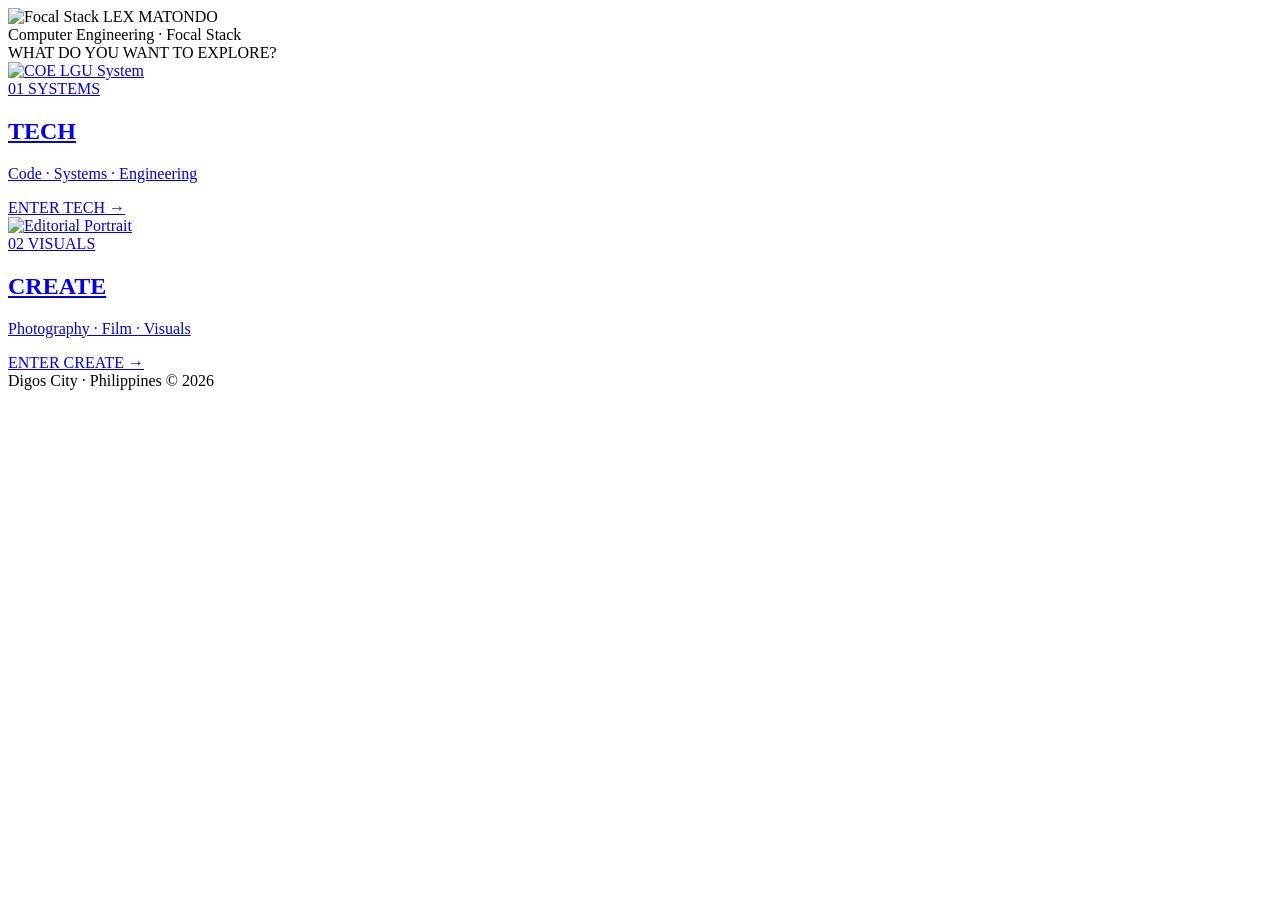
==== index.html @ d476a653 "Add Open Graph and canonical tags to landing page Co-Authored-By: Claude Opus 5.5 <noreply@anthropic" ====
<!doctype html>
<html lang="en">

<head>
  <meta charset="utf-8">
  <meta name="viewport" content="width=device-width, initial-scale=1">
  <title>Lex Matondo · Personal Portfolio</title>
  <meta name="description"
    content="Personal portfolio of Lex Matondo - Computer Engineering student, developer, and photographer.">
  <link rel="icon" type="image/png" href="assets/img/focal-stack-logo.png">
  <link rel="canonical" href="https://lex-portfolio-swart.vercel.app/">
  <meta property="og:type" content="website">
  <meta property="og:site_name" content="Lex Matondo">
  <meta property="og:title" content="Lex Matondo · Personal Portfolio">
  <meta property="og:description" content="Computer Engineering student, developer, and photographer. Choose Tech or Create.">
  <meta property="og:url" content="https://lex-portfolio-swart.vercel.app/">
  <meta property="og:image" content="https://lex-portfolio-swart.vercel.app/assets/photos/profile/bnw-web.jpg">
  <meta name="twitter:card" content="summary_large_image">
  <link rel="preconnect" href="https://fonts.googleapis.com">
  <link rel="preconnect" href="https://fonts.gstatic.com" crossorigin>
  <link href="https://fonts.googleapis.com/css2?family=Inter:wght@400;500;600;700&display=swap" rel="stylesheet">
  <link rel="stylesheet" href="styles.css">
  <link rel="stylesheet" href="chatbot.css">
  <script>
    try {
      if (sessionStorage.getItem('landing-entrance')) {
        document.documentElement.classList.add('has-landing-entrance');
      }
    } catch (_) { }
  </script>
</head>

<body class="landing-body">

  <div class="landing-container">

    <!-- Header -->
    <header class="landing-header">
      <div class="brand-with-logo">
        <img src="assets/img/focal-stack-logo.png" alt="Focal Stack" class="brand-logo-img">
        <span class="header-name">LEX MATONDO</span>
      </div>
      <span class="header-desc">Computer Engineering · Focal Stack</span>
    </header>

    <!-- Center Selection Prompt -->
    <div class="prompt-bar" aria-hidden="true">
      <span class="prompt-text">WHAT DO YOU WANT TO EXPLORE?</span>
    </div>

    <!-- Main 50/50 Split -->
    <main class="landing-split" id="split-hero" role="region" aria-label="Discipline Selection">

      <!-- LEFT: TECH -->
      <a class="split-side side-tech" id="side-tech" href="portfolio.html?mode=code"
        aria-label="Explore Tech - Code, Systems, Engineering">
        <div class="side-media tech-media" aria-hidden="true">
          <img src="assets/projects/coelgu-system.png" alt="COE LGU System" loading="eager" decoding="async">
        </div>
        <div class="side-content">
          <div class="side-head">
            <span class="side-number">01</span>
            <span class="side-tag">SYSTEMS</span>
          </div>
          <h2 class="side-title">TECH</h2>
          <p class="side-sub">Code · Systems · Engineering</p>
          <div class="side-enter" aria-hidden="true">
            <span class="enter-label">ENTER TECH</span>
            <span class="enter-arrow">→</span>
          </div>
        </div>
      </a>

      <!-- VERTICAL DIVIDER -->
      <div class="split-divider" aria-hidden="true"></div>

      <!-- RIGHT: CREATE -->
      <a class="split-side side-create" id="side-create" href="portfolio.html?mode=create"
        aria-label="Explore Create - Photography, Film, Visuals">
        <div class="side-media create-media" aria-hidden="true">
          <img src="assets/photos/full/portraits-2.jpg" alt="Editorial Portrait" loading="eager" decoding="async">
        </div>
        <div class="side-content">
          <div class="side-head">
            <span class="side-number">02</span>
            <span class="side-tag">VISUALS</span>
          </div>
          <h2 class="side-title">CREATE</h2>
          <p class="side-sub">Photography · Film · Visuals</p>
          <div class="side-enter" aria-hidden="true">
            <span class="enter-label">ENTER CREATE</span>
            <span class="enter-arrow">→</span>
          </div>
        </div>
      </a>

    </main>

    <!-- Footer -->
    <footer class="landing-footer">
      <span class="footer-location">Digos City · Philippines</span>
      <span class="footer-copyright">© 2026</span>
    </footer>

    <!-- Shutter Transition Blade -->
    <div class="landing-shutter-layer" id="landing-shutter" aria-hidden="true"></div>

  </div>

  <script src="script.js" defer></script>
  <script src="chatbot.js" defer></script>
</body>

</html>
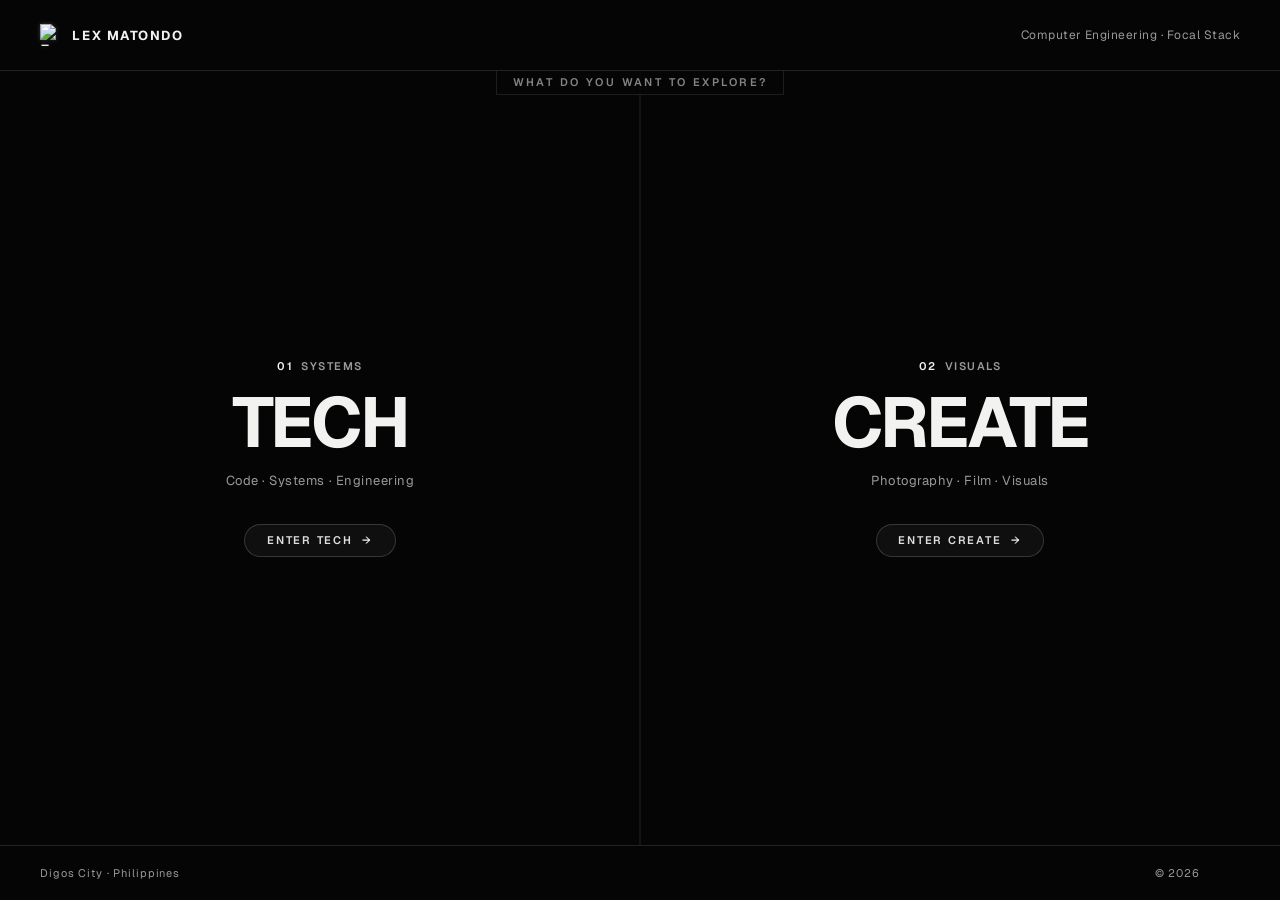
==== commit 6c9f4162: "Apply Severus design pass: Geist type, warm grey ladder, de-boxed case study, 3-column photo grid Ge" ====
--- a/index.html
+++ b/index.html
@@ -18,7 +18,7 @@
   <meta name="twitter:card" content="summary_large_image">
   <link rel="preconnect" href="https://fonts.googleapis.com">
   <link rel="preconnect" href="https://fonts.gstatic.com" crossorigin>
-  <link href="https://fonts.googleapis.com/css2?family=Inter:wght@400;500;600;700&display=swap" rel="stylesheet">
+  <link href="https://fonts.googleapis.com/css2?family=Geist:wght@400;500;600;700&display=swap" rel="stylesheet">
   <link rel="stylesheet" href="styles.css">
   <link rel="stylesheet" href="chatbot.css">
   <script>
--- a/styles.css
+++ b/styles.css
@@ -0,0 +1,548 @@
+/* ---------------------------------------------------------------------------
+   Lex Matondo · Minimal Editorial Landing Page
+   Monochrome hero entry with camera aperture motif & clean typography
+--------------------------------------------------------------------------- */
+
+:root {
+  --bg-primary: #050505;
+  --bg-secondary: #111111;
+  --text-primary: #f2f2f0;
+  --text-muted: #999999;
+  --border-subtle: rgba(242, 242, 240, 0.12);
+
+  --font-main: "Geist", -apple-system, BlinkMacSystemFont, "Segoe UI", Roboto, sans-serif;
+  --ease-out-quint: cubic-bezier(0.22, 1, 0.36, 1);
+  --ease-smooth: cubic-bezier(0.16, 1, 0.3, 1);
+}
+
+*, *::before, *::after {
+  box-sizing: border-box;
+  margin: 0;
+  padding: 0;
+}
+
+html, body {
+  height: 100%;
+  width: 100%;
+}
+
+body.landing-body {
+  background: var(--bg-primary);
+  color: var(--text-primary);
+  font-family: var(--font-main);
+  overflow: hidden;
+  -webkit-font-smoothing: antialiased;
+  -moz-osx-font-smoothing: grayscale;
+}
+
+::selection {
+  background: #ffffff;
+  color: #000000;
+}
+
+a {
+  color: inherit;
+  text-decoration: none;
+}
+
+/* ---------------------------------------------------------------------------
+   FULL VIEWPORT CONTAINER
+--------------------------------------------------------------------------- */
+.landing-container {
+  display: flex;
+  flex-direction: column;
+  height: 100dvh;
+  width: 100vw;
+  position: relative;
+  overflow: hidden;
+}
+
+/* ---------------------------------------------------------------------------
+   HEADER
+--------------------------------------------------------------------------- */
+.landing-header {
+  display: flex;
+  justify-content: space-between;
+  align-items: center;
+  padding: 1.5rem 2.5rem;
+  border-bottom: 1px solid var(--border-subtle);
+  z-index: 20;
+  background: var(--bg-primary);
+}
+
+.brand-with-logo {
+  display: flex;
+  align-items: center;
+  gap: 0.65rem;
+}
+
+.brand-logo-img {
+  width: 22px;
+  height: 22px;
+  object-fit: contain;
+  filter: drop-shadow(0 0 2px rgba(255, 255, 255, 0.2));
+  transition: transform 0.25s ease, filter 0.25s ease;
+}
+
+.brand-with-logo:hover .brand-logo-img {
+  transform: scale(1.1);
+  filter: drop-shadow(0 0 8px rgba(255, 255, 255, 0.45));
+}
+
+.header-name {
+  font-size: 13px;
+  font-weight: 700;
+  letter-spacing: 0.12em;
+  text-transform: uppercase;
+  color: var(--text-primary);
+}
+
+.header-desc {
+  font-size: 12px;
+  font-weight: 400;
+  letter-spacing: 0.04em;
+  color: var(--text-muted);
+}
+
+/* ---------------------------------------------------------------------------
+   CENTER PROMPT BAR
+--------------------------------------------------------------------------- */
+.prompt-bar {
+  position: absolute;
+  top: 4.25rem;
+  left: 0;
+  right: 0;
+  display: flex;
+  justify-content: center;
+  pointer-events: none;
+  z-index: 15;
+  opacity: 0.85;
+}
+
+.prompt-text {
+  font-size: 11px;
+  font-weight: 600;
+  letter-spacing: 0.22em;
+  text-transform: uppercase;
+  color: var(--text-muted);
+  background: var(--bg-primary);
+  padding: 0.35rem 1rem;
+  border: 1px solid var(--border-subtle);
+}
+
+/* ---------------------------------------------------------------------------
+   50/50 SPLIT HERO
+--------------------------------------------------------------------------- */
+.landing-split {
+  flex: 1;
+  display: flex;
+  position: relative;
+  overflow: hidden;
+  width: 100%;
+}
+
+.split-side {
+  flex: 1 1 50%;
+  position: relative;
+  display: flex;
+  flex-direction: column;
+  justify-content: center;
+  align-items: center;
+  text-align: center;
+  padding: 2.5rem;
+  cursor: pointer;
+  background: var(--bg-primary);
+  transition: flex-basis 550ms var(--ease-smooth), opacity 400ms ease;
+  overflow: hidden;
+  outline: none;
+}
+
+.split-side:focus-visible {
+  box-shadow: inset 0 0 0 2px var(--text-primary);
+}
+
+/* 65% / 35% Desktop Hover Expansion */
+@media (hover: hover) {
+  .landing-split.hover-tech .side-tech {
+    flex-basis: 65%;
+    background: var(--bg-secondary);
+  }
+  .landing-split.hover-tech .side-create {
+    flex-basis: 35%;
+    opacity: 0.45;
+  }
+
+  .landing-split.hover-create .side-create {
+    flex-basis: 65%;
+    background: var(--bg-secondary);
+  }
+  .landing-split.hover-create .side-tech {
+    flex-basis: 35%;
+    opacity: 0.45;
+  }
+}
+
+/* ---------------------------------------------------------------------------
+   CINEMATIC EXIT & SHUTTER TRANSITION TO PORTFOLIO
+--------------------------------------------------------------------------- */
+.landing-container {
+  transition: opacity 300ms ease;
+}
+
+.landing-container.is-exiting .landing-header {
+  opacity: 0;
+  transform: translateY(-8px);
+  transition: opacity 280ms var(--ease-smooth), transform 280ms var(--ease-smooth);
+}
+
+.landing-container.is-exiting .prompt-bar {
+  opacity: 0;
+  transform: translateY(-6px);
+  transition: opacity 240ms var(--ease-smooth), transform 240ms var(--ease-smooth);
+}
+
+.landing-container.is-exiting .landing-footer {
+  opacity: 0;
+  transform: translateY(8px);
+  transition: opacity 280ms var(--ease-smooth), transform 280ms var(--ease-smooth);
+}
+
+/* Fullscreen Expansion Wipe on Click */
+.landing-split.expand-tech .side-tech {
+  flex-basis: 100% !important;
+  background: var(--bg-secondary) !important;
+  opacity: 1 !important;
+  z-index: 30;
+}
+.landing-split.expand-tech .side-tech .side-media {
+  opacity: 0.25 !important;
+}
+.landing-split.expand-tech .side-tech .side-media img {
+  transform: scale(1.02);
+}
+.landing-split.expand-tech .side-create {
+  flex-basis: 0% !important;
+  opacity: 0 !important;
+  padding: 0 !important;
+  transform: scale(0.96);
+  pointer-events: none;
+}
+
+.landing-split.expand-create .side-create {
+  flex-basis: 100% !important;
+  background: var(--bg-secondary) !important;
+  opacity: 1 !important;
+  z-index: 30;
+}
+.landing-split.expand-create .side-create .side-media {
+  opacity: 0.25 !important;
+}
+.landing-split.expand-create .side-create .side-media img {
+  transform: scale(1.02);
+}
+.landing-split.expand-create .side-tech {
+  flex-basis: 0% !important;
+  opacity: 0 !important;
+  padding: 0 !important;
+  transform: scale(0.96);
+  pointer-events: none;
+}
+
+/* Immediate Pre-paint coverage when arriving from portfolio */
+html.has-landing-entrance .landing-shutter-layer {
+  transform: scaleX(1) !important;
+  transition: none !important;
+}
+
+/* Full Viewport Directional Shutter Layer */
+.landing-shutter-layer {
+  position: fixed;
+  inset: 0;
+  background: #050505;
+  z-index: 90;
+  pointer-events: none;
+  transform: scaleX(0);
+  will-change: transform;
+  -webkit-backface-visibility: hidden;
+  backface-visibility: hidden;
+  transform-style: preserve-3d;
+  transition: transform 340ms var(--ease-smooth);
+}
+
+.landing-shutter-layer.shutter-from-left {
+  transform-origin: left center;
+  transform: scaleX(1);
+  box-shadow: 2px 0 0 rgba(255, 255, 255, 0.15);
+}
+
+.landing-shutter-layer.shutter-from-right {
+  transform-origin: right center;
+  transform: scaleX(1);
+  box-shadow: -2px 0 0 rgba(255, 255, 255, 0.15);
+}
+
+.landing-shutter-layer.shutter-to-left-out {
+  transform-origin: left center;
+  transform: scaleX(0);
+}
+
+.landing-shutter-layer.shutter-to-right-out {
+  transform-origin: right center;
+  transform: scaleX(0);
+}
+
+/* Vertical Line Divider */
+.split-divider {
+  position: absolute;
+  left: 50%;
+  top: 0;
+  bottom: 0;
+  width: 1px;
+  background: var(--border-subtle);
+  transform: translateX(-50%);
+  pointer-events: none;
+  z-index: 10;
+  transition: opacity 300ms ease;
+}
+
+.landing-split.hover-tech .split-divider,
+.landing-split.hover-create .split-divider,
+.landing-split.expand-tech .split-divider,
+.landing-split.expand-create .split-divider {
+  opacity: 0;
+}
+
+/* ---------------------------------------------------------------------------
+   REAL MEDIA REVEAL (SUBTLE GRAYSCALE HOVER BACKGROUND)
+--------------------------------------------------------------------------- */
+.side-media {
+  position: absolute;
+  inset: 0;
+  pointer-events: none;
+  overflow: hidden;
+  opacity: 0;
+  transition: opacity 600ms var(--ease-out-quint);
+  z-index: 1;
+}
+
+.side-media img {
+  width: 100%;
+  height: 100%;
+  object-fit: cover;
+  object-position: center;
+  filter: grayscale(100%) contrast(110%) brightness(0.4);
+  transform: scale(1.04);
+  transition: transform 800ms var(--ease-out-quint);
+}
+
+.landing-split.hover-tech .side-tech .side-media,
+.landing-split.hover-create .side-create .side-media {
+  opacity: 0.16;
+}
+
+.landing-split.hover-tech .side-tech .side-media img,
+.landing-split.hover-create .side-create .side-media img {
+  transform: scale(1);
+}
+
+/* ---------------------------------------------------------------------------
+   SIDE CONTENT & TYPOGRAPHY
+--------------------------------------------------------------------------- */
+.side-content {
+  position: relative;
+  z-index: 2;
+  display: flex;
+  flex-direction: column;
+  align-items: center;
+  gap: 0.75rem;
+  max-width: 420px;
+  transform: translateY(0);
+  transition: transform 450ms var(--ease-smooth);
+}
+
+.side-head {
+  display: flex;
+  align-items: baseline;
+  gap: 0.5rem;
+  font-size: 11px;
+  font-weight: 600;
+  letter-spacing: 0.14em;
+  color: var(--text-muted);
+}
+
+.side-number {
+  color: var(--text-primary);
+}
+
+.side-title {
+  font-size: clamp(3rem, 5.5vw, 4.5rem);
+  font-weight: 700;
+  letter-spacing: -0.04em;
+  line-height: 0.95;
+  color: var(--text-primary);
+  margin: 0.25rem 0;
+}
+
+.side-sub {
+  font-size: 13px;
+  font-weight: 400;
+  letter-spacing: 0.04em;
+  color: var(--text-muted);
+  line-height: 1.4;
+}
+
+.side-enter {
+  display: inline-flex;
+  align-items: center;
+  gap: 0.6rem;
+  font-size: 11px;
+  font-weight: 600;
+  letter-spacing: 0.16em;
+  text-transform: uppercase;
+  color: var(--text-primary);
+  margin-top: 1.35rem;
+  padding: 0.55rem 1.35rem;
+  background: rgba(255, 255, 255, 0.05);
+  border: 1px solid rgba(255, 255, 255, 0.18);
+  border-radius: 9999px;
+  backdrop-filter: blur(6px);
+  -webkit-backdrop-filter: blur(6px);
+  opacity: 0.92;
+  transform: translateY(0);
+  transition: all 250ms var(--ease-smooth);
+}
+
+.enter-arrow {
+  transition: transform 250ms var(--ease-smooth);
+}
+
+.split-side:hover .side-enter,
+.landing-split.hover-tech .side-tech .side-enter,
+.landing-split.hover-create .side-create .side-enter {
+  background: #F2F2F0;
+  color: #050505;
+  border-color: #F2F2F0;
+  opacity: 1;
+  box-shadow: 0 4px 20px rgba(255, 255, 255, 0.15);
+}
+
+.split-side:hover .enter-arrow,
+.landing-split.hover-tech .side-tech .enter-arrow,
+.landing-split.hover-create .side-create .enter-arrow {
+  transform: translateX(4px);
+}
+
+/* ---------------------------------------------------------------------------
+   FOOTER
+--------------------------------------------------------------------------- */
+.landing-footer {
+  display: flex;
+  justify-content: space-between;
+  align-items: center;
+  padding: 1.25rem 2.5rem;
+  padding-right: 5rem;
+  border-top: 1px solid var(--border-subtle);
+  font-size: 11px;
+  font-weight: 400;
+  letter-spacing: 0.08em;
+  color: var(--text-muted);
+  z-index: 20;
+  background: var(--bg-primary);
+}
+
+/* ---------------------------------------------------------------------------
+   RESPONSIVE / MOBILE (<= 768px)
+--------------------------------------------------------------------------- */
+@media (max-width: 768px) {
+  body.landing-body {
+    overflow-y: auto;
+  }
+
+  .landing-container {
+    height: auto;
+    min-height: 100dvh;
+  }
+
+  .landing-header,
+  .landing-footer {
+    padding: 1.25rem 1.5rem;
+  }
+
+  .prompt-bar {
+    position: static;
+    border-bottom: 1px solid var(--border-subtle);
+  }
+
+  .prompt-text {
+    border: none;
+    padding: 0.75rem 1.5rem;
+  }
+
+  .landing-split {
+    flex-direction: column;
+    flex: none;
+  }
+
+  .split-side {
+    flex: none;
+    width: 100%;
+    min-height: 42vh;
+    padding: 3.5rem 1.5rem;
+  }
+
+  .side-tech {
+    border-bottom: 1px solid var(--border-subtle);
+  }
+
+  .split-divider {
+    display: none;
+  }
+
+  .side-media {
+    opacity: 0.12 !important;
+  }
+
+  .side-enter {
+    opacity: 1;
+    background: rgba(255, 255, 255, 0.08);
+    border-color: rgba(255, 255, 255, 0.25);
+    margin-top: 1.25rem;
+    padding: 0.65rem 1.5rem;
+  }
+
+  .split-side:active {
+    opacity: 0.85;
+  }
+
+  /* Smooth mobile card expansion without height/padding layout jumping */
+  .landing-split.expand-tech .side-tech,
+  .landing-split.expand-create .side-create {
+    flex-basis: auto !important;
+    opacity: 1 !important;
+    transform: scale(1.01);
+    background: var(--bg-secondary) !important;
+  }
+
+  .landing-split.expand-tech .side-create,
+  .landing-split.expand-create .side-tech {
+    flex-basis: auto !important;
+    opacity: 0.15 !important;
+    padding: 3.5rem 1.5rem !important;
+    min-height: 42vh !important;
+    transform: scale(0.98);
+    pointer-events: none;
+  }
+}
+
+/* Reduced Motion */
+@media (prefers-reduced-motion: reduce) {
+  .split-side,
+  .side-media,
+  .side-media img,
+  .side-enter,
+  .split-divider,
+  .prompt-dot {
+    transition: none !important;
+    animation: none !important;
+  }
+}
--- a/chatbot.css
+++ b/chatbot.css
@@ -0,0 +1,512 @@
+/* ==========================================================================
+   Lex Matondo Portfolio · AI Chatbot Widget Styles
+   Clean, Unobtrusive Monochrome Obsidian Glassmorphism System
+   ========================================================================== */
+
+.lex-chat-widget {
+  position: fixed;
+  bottom: 75px;
+  right: 24px;
+  z-index: 99999;
+  font-family: "Geist", -apple-system, BlinkMacSystemFont, "Segoe UI", Roboto, sans-serif;
+  color: #f2f2f0;
+  -webkit-font-smoothing: antialiased;
+  pointer-events: auto;
+}
+
+/* Subtle Screen Backdrop for Mobile / Focused Reading */
+.lex-chat-backdrop {
+  position: fixed;
+  inset: 0;
+  background: rgba(0, 0, 0, 0.6);
+  backdrop-filter: blur(4px);
+  -webkit-backdrop-filter: blur(4px);
+  z-index: 99998;
+  opacity: 0;
+  visibility: hidden;
+  transition: opacity 0.25s ease, visibility 0.25s ease;
+  pointer-events: none;
+}
+
+.lex-chat-backdrop.is-active {
+  opacity: 1;
+  visibility: visible;
+  pointer-events: auto;
+}
+
+/* ==========================================================================
+   Floating Launcher Trigger
+   ========================================================================== */
+.lex-chat-trigger {
+  display: inline-flex;
+  align-items: center;
+  gap: 8px;
+  background: rgba(18, 18, 18, 0.9);
+  color: #f2f2f0;
+  border: 1px solid rgba(255, 255, 255, 0.14);
+  border-radius: 9999px;
+  padding: 8px 14px;
+  font-size: 13px;
+  font-weight: 500;
+  letter-spacing: -0.1px;
+  cursor: pointer;
+  box-shadow: 0 8px 24px rgba(0, 0, 0, 0.45), inset 0 1px 0 rgba(255, 255, 255, 0.1);
+  transition: all 0.22s cubic-bezier(0.16, 1, 0.3, 1);
+  backdrop-filter: blur(16px);
+  -webkit-backdrop-filter: blur(16px);
+  user-select: none;
+}
+
+.lex-chat-trigger:hover {
+  transform: translateY(-2px);
+  background: rgba(28, 28, 28, 0.95);
+  border-color: rgba(255, 255, 255, 0.25);
+  box-shadow: 0 12px 28px rgba(0, 0, 0, 0.6), inset 0 1px 0 rgba(255, 255, 255, 0.15);
+}
+
+.lex-chat-trigger:active {
+  transform: translateY(0);
+}
+
+.lex-trigger-icon {
+  display: flex;
+  align-items: center;
+  justify-content: center;
+  width: 22px;
+  height: 22px;
+  background: transparent;
+  border: none;
+  flex-shrink: 0;
+  padding: 0;
+  transition: transform 0.2s ease, filter 0.2s ease;
+}
+
+.lex-trigger-logo {
+  width: 100%;
+  height: 100%;
+  object-fit: contain;
+  filter: drop-shadow(0 0 2px rgba(255, 255, 255, 0.25));
+}
+
+.lex-chat-trigger:hover .lex-trigger-icon {
+  transform: scale(1.12);
+  filter: drop-shadow(0 0 6px rgba(255, 255, 255, 0.5));
+}
+
+.lex-trigger-label {
+  font-size: 12.5px;
+  color: #e5e5e3;
+  white-space: nowrap;
+}
+
+.lex-trigger-badge {
+  width: 6px;
+  height: 6px;
+  background: #4ade80;
+  border-radius: 50%;
+  box-shadow: 0 0 6px rgba(74, 222, 128, 0.8);
+  animation: lex-pulse 2.2s infinite ease-in-out;
+  flex-shrink: 0;
+}
+
+@keyframes lex-pulse {
+  0%, 100% { opacity: 1; transform: scale(1); }
+  50% { opacity: 0.4; transform: scale(0.85); }
+}
+
+/* ==========================================================================
+   Chat Window Panel (Desktop Default)
+   ========================================================================== */
+.lex-chat-panel {
+  position: absolute;
+  bottom: calc(100% + 12px);
+  right: 0;
+  width: 360px;
+  max-width: calc(100vw - 32px);
+  height: 500px;
+  max-height: calc(100vh - 100px);
+  background: rgba(14, 14, 14, 0.94);
+  border: 1px solid rgba(255, 255, 255, 0.12);
+  border-radius: 18px;
+  box-shadow: 0 20px 48px rgba(0, 0, 0, 0.7), 0 0 1px 1px rgba(255, 255, 255, 0.06);
+  backdrop-filter: blur(20px);
+  -webkit-backdrop-filter: blur(20px);
+  display: flex;
+  flex-direction: column;
+  overflow: hidden;
+  opacity: 0;
+  visibility: hidden;
+  transform: translateY(12px) scale(0.97);
+  transform-origin: bottom right;
+  transition: opacity 0.24s cubic-bezier(0.16, 1, 0.3, 1),
+              transform 0.24s cubic-bezier(0.16, 1, 0.3, 1),
+              visibility 0.24s ease;
+}
+
+.lex-chat-widget.is-open .lex-chat-panel {
+  opacity: 1;
+  visibility: visible;
+  transform: translateY(0) scale(1);
+}
+
+/* Mobile Drag / Sheet Handle */
+.lex-sheet-handle {
+  display: none;
+  width: 36px;
+  height: 4px;
+  background: rgba(255, 255, 255, 0.2);
+  border-radius: 9999px;
+  margin: 8px auto 0 auto;
+}
+
+/* Header */
+.lex-chat-header {
+  display: flex;
+  align-items: center;
+  justify-content: space-between;
+  padding: 12px 16px;
+  background: rgba(20, 20, 20, 0.88);
+  border-bottom: 1px solid rgba(255, 255, 255, 0.08);
+}
+
+.lex-chat-title-group {
+  display: flex;
+  align-items: center;
+  gap: 9px;
+}
+
+.lex-chat-avatar {
+  width: 24px;
+  height: 24px;
+  background: transparent;
+  border: none;
+  display: flex;
+  align-items: center;
+  justify-content: center;
+  flex-shrink: 0;
+  padding: 0;
+}
+
+.lex-avatar-img {
+  width: 100%;
+  height: 100%;
+  object-fit: contain;
+  filter: drop-shadow(0 0 2px rgba(255, 255, 255, 0.25));
+}
+
+.lex-chat-header-info {
+  display: flex;
+  flex-direction: column;
+}
+
+.lex-chat-name {
+  font-size: 13px;
+  font-weight: 600;
+  color: #f2f2f0;
+  display: flex;
+  align-items: center;
+  gap: 6px;
+}
+
+.lex-status-dot {
+  width: 6px;
+  height: 6px;
+  background: #4ade80;
+  border-radius: 50%;
+  box-shadow: 0 0 5px rgba(74, 222, 128, 0.7);
+}
+
+.lex-chat-sub {
+  font-size: 10.5px;
+  color: #888888;
+  font-family: "JetBrains Mono", monospace;
+}
+
+.lex-chat-actions {
+  display: flex;
+  align-items: center;
+  gap: 2px;
+}
+
+.lex-icon-btn {
+  background: transparent;
+  border: none;
+  color: #888888;
+  width: 28px;
+  height: 28px;
+  border-radius: 6px;
+  display: flex;
+  align-items: center;
+  justify-content: center;
+  cursor: pointer;
+  transition: all 0.15s ease;
+}
+
+.lex-icon-btn:hover {
+  background: rgba(255, 255, 255, 0.1);
+  color: #f2f2f0;
+}
+
+/* Messages Area */
+.lex-chat-body {
+  flex: 1;
+  overflow-y: auto;
+  padding: 14px 16px;
+  display: flex;
+  flex-direction: column;
+  gap: 10px;
+  scroll-behavior: smooth;
+}
+
+.lex-chat-body::-webkit-scrollbar {
+  width: 4px;
+}
+
+.lex-chat-body::-webkit-scrollbar-thumb {
+  background: rgba(255, 255, 255, 0.14);
+  border-radius: 4px;
+}
+
+/* Message Bubble */
+.lex-msg {
+  display: flex;
+  flex-direction: column;
+  max-width: 86%;
+  font-size: 13px;
+  line-height: 1.48;
+  word-break: break-word;
+}
+
+.lex-msg.user {
+  align-self: flex-end;
+  background: #ffffff;
+  color: #050505;
+  padding: 8px 12px;
+  border-radius: 14px 14px 2px 14px;
+  font-weight: 450;
+  box-shadow: 0 2px 8px rgba(0, 0, 0, 0.25);
+}
+
+.lex-msg.assistant {
+  align-self: flex-start;
+  background: rgba(255, 255, 255, 0.05);
+  color: #ecece9;
+  padding: 9px 12px;
+  border-radius: 14px 14px 14px 2px;
+  border: 1px solid rgba(255, 255, 255, 0.07);
+  min-width: 200px;
+}
+
+.lex-msg.assistant p {
+  margin: 0 0 5px 0;
+}
+
+.lex-msg.assistant p:last-child {
+  margin-bottom: 0;
+}
+
+.lex-msg.assistant ul {
+  margin: 5px 0;
+  padding-left: 16px;
+}
+
+.lex-msg.assistant li {
+  margin-bottom: 3px;
+}
+
+.lex-msg.assistant a {
+  color: #ffffff;
+  text-decoration: underline;
+  text-underline-offset: 2px;
+  font-weight: 500;
+}
+
+.lex-msg.assistant code {
+  font-family: "JetBrains Mono", monospace;
+  font-size: 11.5px;
+  background: rgba(255, 255, 255, 0.1);
+  padding: 1px 4px;
+  border-radius: 4px;
+}
+
+/* Quick Suggestion Chips */
+.lex-chat-suggestions {
+  display: flex;
+  flex-wrap: wrap;
+  gap: 5px;
+  padding: 2px 14px 10px 14px;
+}
+
+.lex-chip {
+  background: rgba(255, 255, 255, 0.04);
+  border: 1px solid rgba(255, 255, 255, 0.1);
+  color: #cccccc;
+  font-size: 11px;
+  padding: 5px 10px;
+  border-radius: 9999px;
+  cursor: pointer;
+  transition: all 0.18s ease;
+  white-space: nowrap;
+}
+
+.lex-chip:hover {
+  background: #ffffff;
+  color: #050505;
+  border-color: #ffffff;
+}
+
+/* Typing Indicator */
+.lex-typing-indicator {
+  display: inline-flex;
+  align-items: center;
+  gap: 4px;
+  padding: 8px 12px;
+  background: rgba(255, 255, 255, 0.05);
+  border: 1px solid rgba(255, 255, 255, 0.07);
+  border-radius: 14px 14px 14px 2px;
+  align-self: flex-start;
+}
+
+.lex-typing-dot {
+  width: 4px;
+  height: 4px;
+  background: #999999;
+  border-radius: 50%;
+  animation: lex-bounce 1.4s infinite ease-in-out both;
+}
+
+.lex-typing-dot:nth-child(1) { animation-delay: -0.32s; }
+.lex-typing-dot:nth-child(2) { animation-delay: -0.16s; }
+
+@keyframes lex-bounce {
+  0%, 80%, 100% { transform: scale(0.6); opacity: 0.4; }
+  40% { transform: scale(1.1); opacity: 1; }
+}
+
+/* Input Area */
+.lex-chat-footer {
+  padding: 10px 14px;
+  background: rgba(16, 16, 16, 0.92);
+  border-top: 1px solid rgba(255, 255, 255, 0.07);
+}
+
+.lex-chat-form {
+  display: flex;
+  align-items: center;
+  gap: 6px;
+  background: rgba(255, 255, 255, 0.05);
+  border: 1px solid rgba(255, 255, 255, 0.1);
+  border-radius: 10px;
+  padding: 3px 4px 3px 10px;
+  transition: border-color 0.18s ease, background 0.18s ease;
+}
+
+.lex-chat-form:focus-within {
+  border-color: rgba(255, 255, 255, 0.3);
+  background: rgba(255, 255, 255, 0.08);
+}
+
+.lex-chat-input {
+  flex: 1;
+  background: transparent;
+  border: none;
+  outline: none;
+  color: #f2f2f0;
+  font-size: 13px;
+  font-family: inherit;
+  padding: 5px 0;
+}
+
+.lex-chat-input::placeholder {
+  color: #666666;
+  font-size: 12.5px;
+}
+
+.lex-send-btn {
+  background: #ffffff;
+  color: #050505;
+  border: none;
+  border-radius: 7px;
+  width: 28px;
+  height: 28px;
+  display: flex;
+  align-items: center;
+  justify-content: center;
+  cursor: pointer;
+  transition: opacity 0.15s ease, transform 0.15s ease;
+  flex-shrink: 0;
+}
+
+.lex-send-btn:hover {
+  opacity: 0.9;
+  transform: scale(1.04);
+}
+
+.lex-send-btn:disabled {
+  opacity: 0.3;
+  cursor: not-allowed;
+  transform: none;
+}
+
+/* ==========================================================================
+   Mobile & Tablet Responsiveness (Non-distracting Bottom Sheet Drawer)
+   ========================================================================== */
+@media (max-width: 640px) {
+  .lex-chat-widget {
+    bottom: 75px;
+    right: 18px;
+  }
+
+  /* Compact round floating trigger button on mobile */
+  .lex-chat-trigger {
+    padding: 0;
+    width: 44px;
+    height: 44px;
+    border-radius: 50%;
+    justify-content: center;
+  }
+
+  .lex-trigger-label {
+    display: none;
+  }
+
+  .lex-trigger-badge {
+    position: absolute;
+    top: 3px;
+    right: 3px;
+  }
+
+  .lex-trigger-icon {
+    width: 22px;
+    height: 22px;
+  }
+
+  /* Full-width ergonomic bottom sheet on mobile */
+  .lex-chat-panel {
+    position: fixed;
+    inset: auto 0 0 0;
+    width: 100vw;
+    height: 72vh;
+    max-width: 100vw;
+    max-height: 82dvh;
+    border-radius: 20px 20px 0 0;
+    border-left: none;
+    border-right: none;
+    border-bottom: none;
+    box-shadow: 0 -10px 40px rgba(0, 0, 0, 0.8);
+    transform: translateY(100%);
+    transform-origin: bottom center;
+  }
+
+  .lex-sheet-handle {
+    display: block;
+  }
+
+  .lex-chat-widget.is-open .lex-chat-panel {
+    transform: translateY(0);
+  }
+
+  .lex-chat-footer {
+    padding-bottom: max(14px, env(safe-area-inset-bottom));
+  }
+}
